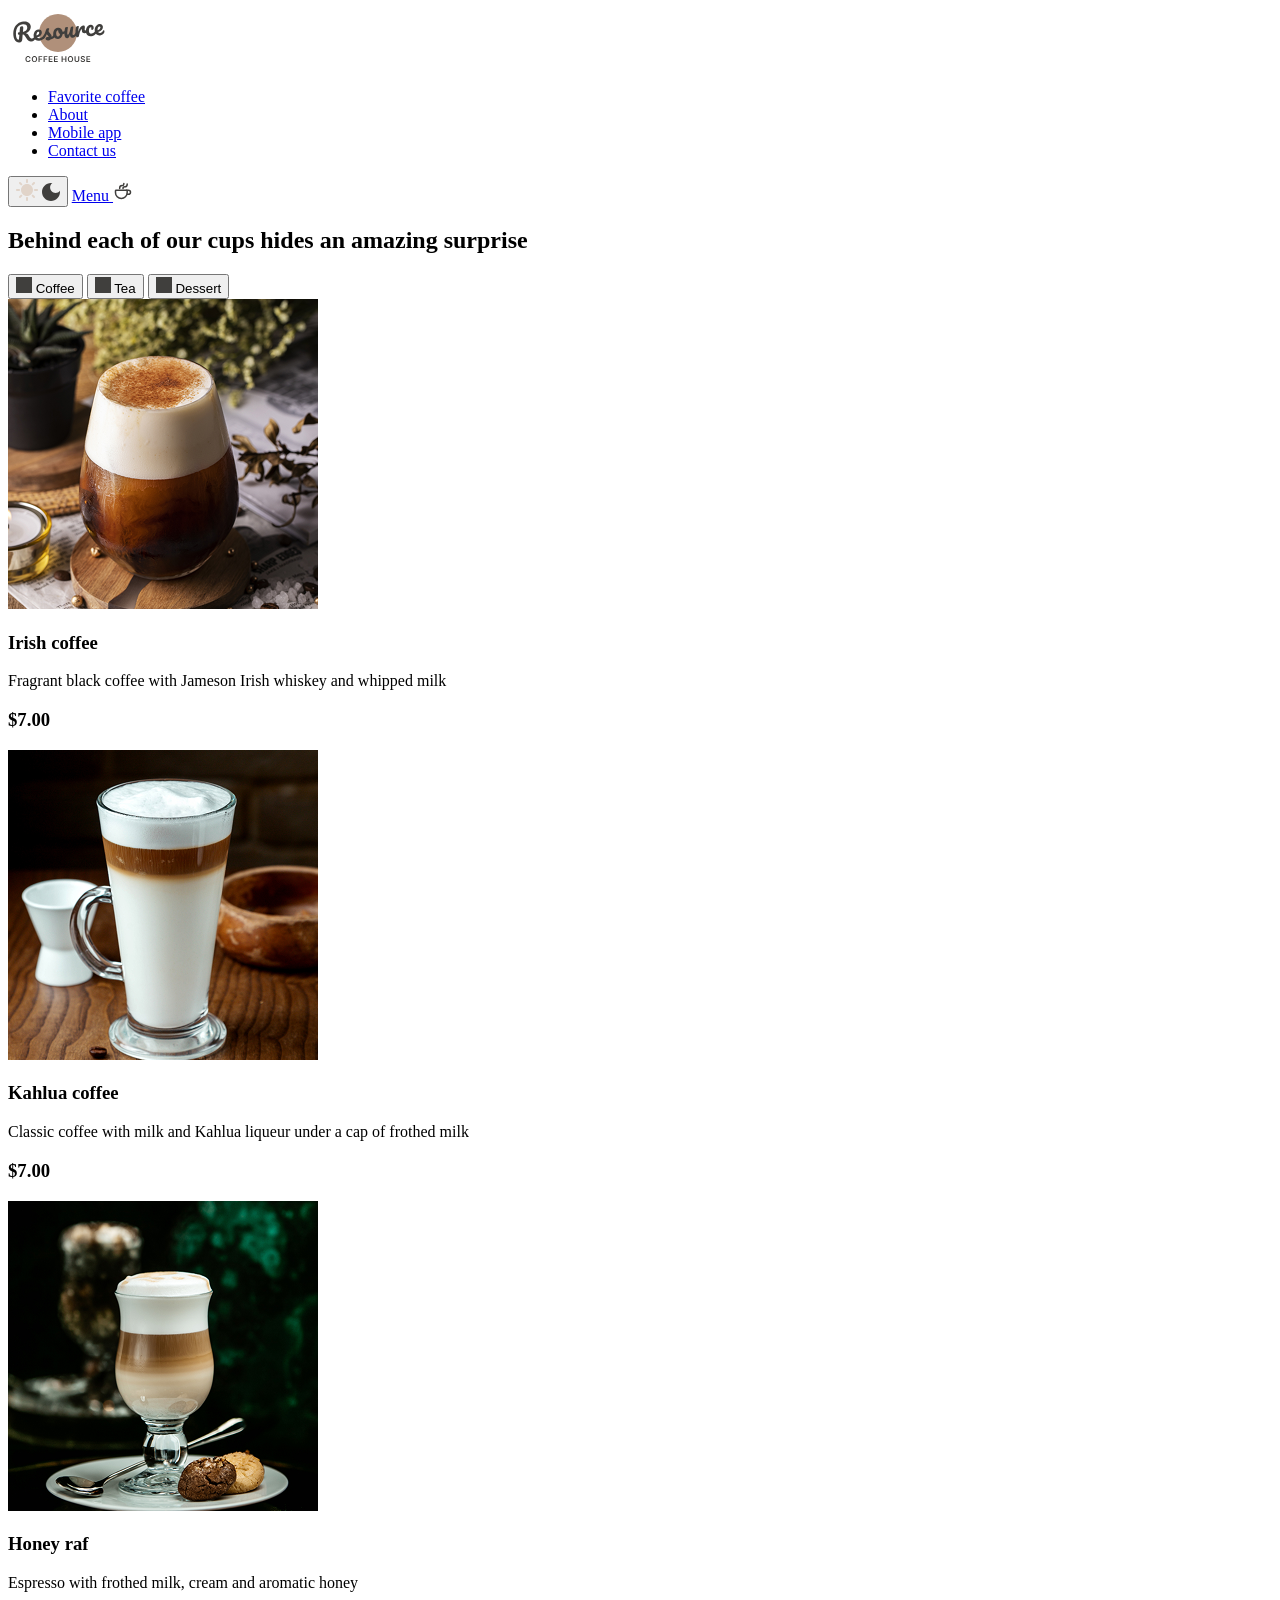
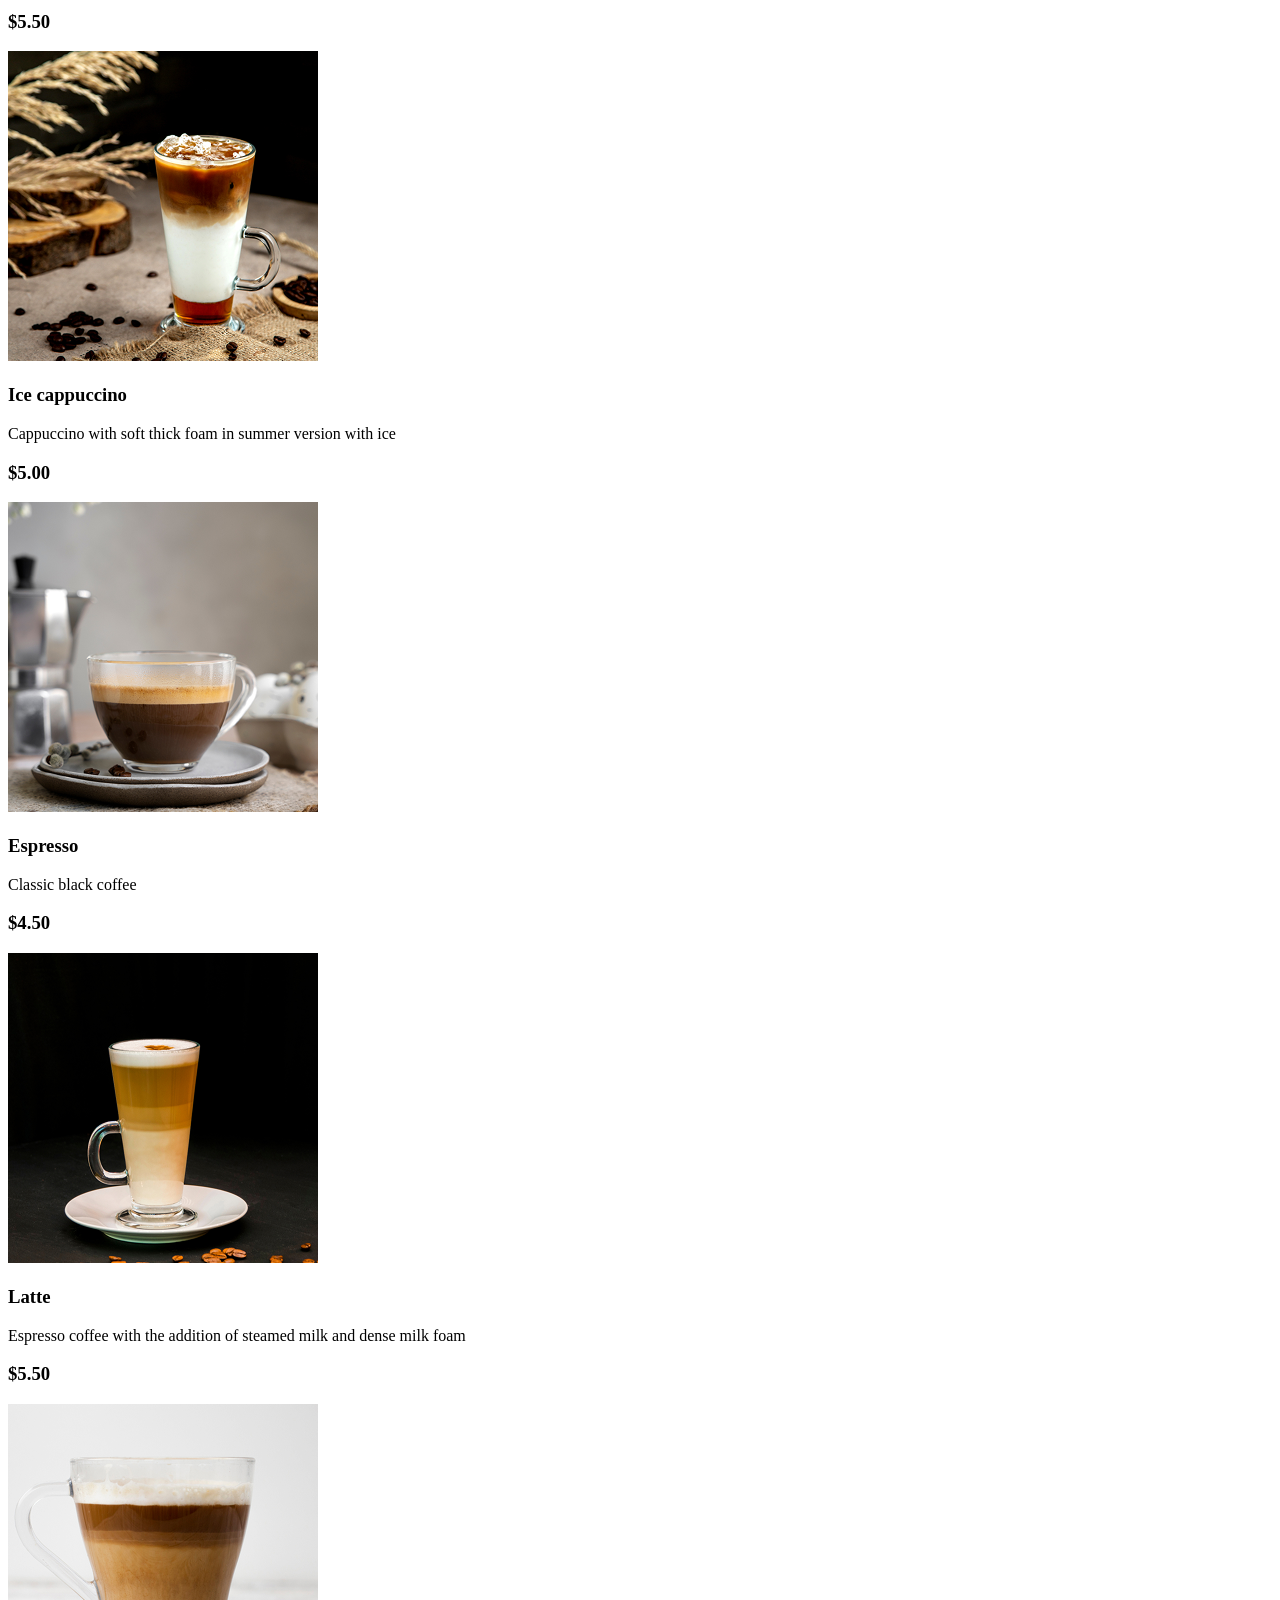
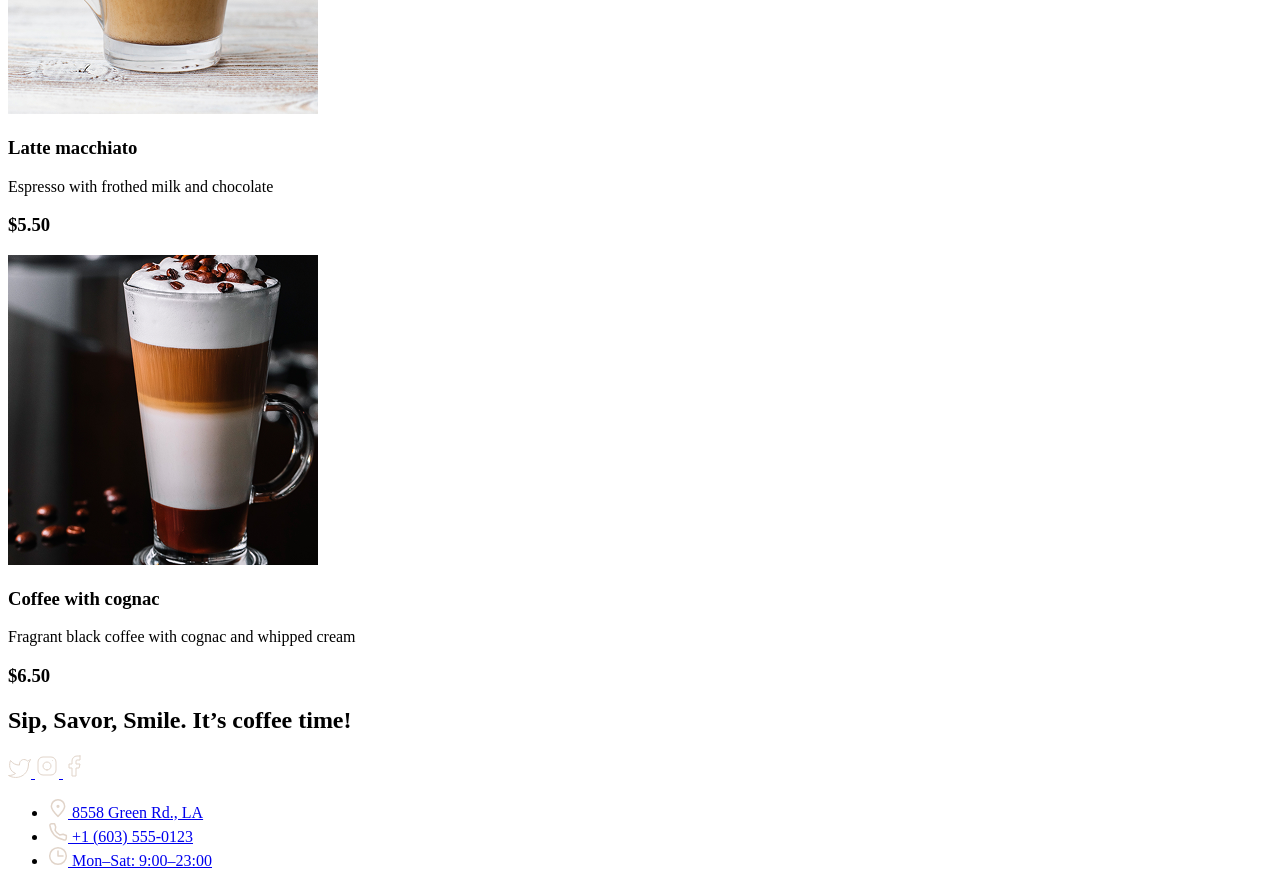
==== menu.html @ bc1d214e "Merge pull request #3 from ekat-code/landing-page feat: add menu HTML pages" ====
<!DOCTYPE html>
<html lang="en">
<head>
  <meta charset="UTF-8">
  <meta name="viewport" content="width=device-width, initial-scale=1.0">
  <link rel="stylesheet" href="./css/style.css">
  <title>Coffee House</title>
</head>
<body>
  <header class="header">
    <div class="logo">
      <a href="./index.html">
        <img src="./assets/svg/logo.svg" alt="logo">
      </a>
      </div>
      <nav class="nav">
        <ul class="nav__list">
          <li class="nav__item"><a href="#favorites" class="nav__link">Favorite coffee</a></li>
          <li class="nav__item"><a href="#about" class="nav__link">About</a></li>
          <li class="nav__item"><a href="#mobile-app" class="nav__link">Mobile app</a></li>
          <li class="nav__item"><a href="#contact-us" class="nav__link">Contact us</a></li>
        </ul>
      </nav>
      <div class="header-actions">
        <button class="theme-switch">
          <span class="theme-switch_light">
            <svg width="22" height="22" viewBox="0 0 22 22" fill="none" xmlns="http://www.w3.org/2000/svg">
              <path id="Sun" d="M10 3V1C10 0.45 10.45 0 11 0C11.55 0 12 0.45 12 1V3C12 3.55 11.55 4 11 4C10.45 4 10 3.55 10 3ZM17.36 6.05L18.77 4.63C19.16 4.24 19.16 3.61 18.77 3.22C18.38 2.83 17.75 2.83 17.36 3.22L15.95 4.64C15.56 5.03 15.56 5.66 15.95 6.05C16.34 6.44 16.97 6.44 17.36 6.05ZM21 10H19C18.45 10 18 10.45 18 11C18 11.55 18.45 12 19 12H21C21.55 12 22 11.55 22 11C22 10.45 21.55 10 21 10ZM11 18C10.45 18 10 18.45 10 19V21C10 21.55 10.45 22 11 22C11.55 22 12 21.55 12 21V19C12 18.45 11.55 18 11 18ZM4.64 6.05L3.22 4.64C2.83 4.25 2.83 3.61 3.22 3.23C3.61 2.85 4.25 2.84 4.63 3.23L6.04 4.64C6.43 5.03 6.43 5.67 6.04 6.05C5.65 6.43 5.02 6.44 4.64 6.05ZM15.95 15.95C15.56 16.34 15.56 16.98 15.95 17.36L17.36 18.77C17.75 19.16 18.39 19.16 18.77 18.77C19.16 18.38 19.16 17.74 18.77 17.36L17.36 15.95C16.98 15.56 16.34 15.56 15.95 15.95ZM1 12H3C3.55 12 4 11.55 4 11C4 10.45 3.55 10 3 10H1C0.45 10 0 10.45 0 11C0 11.55 0.45 12 1 12ZM4.64 18.78L6.05 17.37C6.44 16.98 6.44 16.34 6.05 15.96C5.66 15.58 5.02 15.57 4.64 15.96L3.23 17.37C2.84 17.76 2.84 18.4 3.23 18.78C3.61 19.17 4.25 19.17 4.64 18.78ZM11 5C7.69 5 5 7.69 5 11C5 14.31 7.69 17 11 17C14.31 17 17 14.31 17 11C17 7.69 14.31 5 11 5Z" fill="#E1D4C9"/>
            </svg>
          </span>

          <span class="theme-switch_dark">
            <svg width="18" height="18" viewBox="0 0 18 18" fill="none" xmlns="http://www.w3.org/2000/svg">
              <path d="M9 0C4.03 0 0 4.03 0 9C0 13.97 4.03 18 9 18C13.97 18 18 13.97 18 9C18 8.54 17.96 8.08 17.9 7.64C16.92 9.01 15.32 9.9 13.5 9.9C10.52 9.9 8.1 7.48 8.1 4.5C8.1 2.69 8.99 1.08 10.36 0.0999999C9.92 0.0399999 9.46 0 9 0Z" fill="#403F3D"/>
            </svg>
          </span>
        </button>
        <a href="./menu.html" class="link-menu">
          <span>Menu</span>
          <img src="./assets/svg/coffee-cup.svg" alt="coffee-cup">
        </a>
      </div>
    </header>

    <main class="main">
      <section class="menu">
        <h2 class="menu__title">Behind each of our cups hides an <span class="text_accent">amazing surprise</span></h2>
        <div class="menu__tab-buttons">
          <button class="tab-button">
            <svg width="16" height="16" viewBox="0 0 16 16" fill="none" xmlns="http://www.w3.org/2000/svg">
              <path d="M0 16H16V4.76837e-06H0V16Z" fill="#403F3D"/>
            </svg>
            <span class="tab-button__text">Coffee</span>
          </button>
          <button class="tab-button">
            <svg class="tab-button__icon" width="16" height="16" viewBox="0 0 16 16" fill="none" xmlns="http://www.w3.org/2000/svg">
              <path d="M0 16H16V4.76837e-06H0V16Z" fill="#403F3D"/>
            </svg>
            <span class="tab-button__text">Tea</span>
          </button>
          <button class="tab-button">
            <svg class="tab-button__icon" width="16" height="16" viewBox="0 0 16 16" fill="none" xmlns="http://www.w3.org/2000/svg">
              <path d="M0 16H16V4.76837e-06H0V16Z" fill="#403F3D"/>
            </svg>
            <span class="tab-button__text">Dessert</span>
          </button>
        </div>

        <div class="menu__list">
          <div class="menu__item">
            <div class="menu__item__image">
              <img src="./assets/menu/coffee-1.png" alt="Irish coffee">
            </div>
            <div class="menu__item__content">
              <h3 class="menu__item__title">Irish coffee</h3>
              <p class="menu__item__text">Fragrant black coffee with Jameson Irish whiskey and whipped milk</p>
              <h3 class="menu__item__price">$7.00</h3>
            </div>
          </div>

          <div class="menu__item">
            <div class="menu__item__image">
              <img src="./assets/menu/coffee-2.png" alt="Kahlua coffee">
            </div>
            <div class="menu__item__content">
              <h3 class="menu__item__title">Kahlua coffee</h3>
              <p class="menu__item__text">Classic coffee with milk and Kahlua liqueur under a cap of frothed milk</p>
              <h3 class="menu__item__price">$7.00</h3>
            </div>
          </div>

          <div class="menu__item">
            <div class="menu__item__image">
              <img src="./assets/menu/coffee-3.png" alt="Honey raf">
            </div>
            <div class="menu__item__content">
              <h3 class="menu__item__title">Honey raf</h3>
              <p class="menu__item__text">Espresso with frothed milk, cream and aromatic honey</p>
              <h3 class="menu__item__price">$5.50</h3>
            </div>
          </div>

          <div class="menu__item">
            <div class="menu__item__image">
              <img src="./assets/menu/coffee-4.png" alt="Ice cappuccino">
            </div>
            <div class="menu__item__content">
              <h3 class="menu__item__title">Ice cappuccino</h3>
              <p class="menu__item__text">Cappuccino with soft thick foam in summer version with ice</p>
              <h3 class="menu__item__price">$5.00</h3>
            </div>
          </div>

          <div class="menu__item">
            <div class="menu__item__image">
              <img src="./assets/menu/coffee-5.png" alt="Espresso">
            </div>
            <div class="menu__item__content">
              <h3 class="menu__item__title">Espresso</h3>
              <p class="menu__item__text">Classic black coffee</p>
              <h3 class="menu__item__price">$4.50</h3>
            </div>
          </div>

          <div class="menu__item">
            <div class="menu__item__image">
              <img src="./assets/menu/coffee-6.png" alt="Latte">
            </div>
            <div class="menu__item__content">
              <h3 class="menu__item__title">Latte</h3>
              <p class="menu__item__text">Espresso coffee with the addition of steamed milk and dense milk foam</p>
              <h3 class="menu__item__price">$5.50</h3>
            </div>
          </div>

          <div class="menu__item">
            <div class="menu__item__image">
              <img src="./assets/menu/coffee-7.png" alt="Latte macchiato">
            </div>
            <div class="menu__item__content">
              <h3 class="menu__item__title">Latte macchiato</h3>
              <p class="menu__item__text">Espresso with frothed milk and chocolate</p>
              <h3 class="menu__item__price">$5.50</h3>
            </div>
          </div>

          <div class="menu__item">
            <div class="menu__item__image">
              <img src="./assets/menu/coffee-8.png" alt="Coffee with cognac">
            </div>
            <div class="menu__item__content">
              <h3 class="menu__item__title">Coffee with cognac</h3>
              <p class="menu__item__text">Fragrant black coffee with cognac and whipped cream</p>
              <h3 class="menu__item__price">$6.50</h3>
            </div>
          </div>
        </div>
      </section>
    </main>

    <footer class="footer" id="contact-us">
      <div class="footer__social">
        <h2 class="footer__title">Sip, Savor, Smile. <span class="text_accent">It’s coffee time!</span></h2>
        <div class="footer__link-socials">
          <a href="#" class="footer__link-social twitter">
            <svg width="23" height="19" viewBox="0 0 23 19" fill="none" xmlns="http://www.w3.org/2000/svg">
              <path d="M22.5 0.510056C22.5 0.510056 20.4821 1.70217 19.36 2.04006C18.7577 1.34757 17.9573 0.856748 17.067 0.633982C16.1767 0.411216 15.2395 0.467251 14.3821 0.794509C13.5247 1.12177 12.7884 1.70446 12.273 2.46377C11.7575 3.22309 11.4877 4.12239 11.5 5.04006V6.04006C9.74263 6.08562 8.00127 5.69587 6.43101 4.9055C4.86074 4.11513 3.51032 2.94869 2.5 1.51006C2.5 1.51006 -1.5 10.5101 7.5 14.5101C5.44053 15.908 2.98716 16.609 0.5 16.5101C9.5 21.5101 20.5 16.5101 20.5 5.01006C20.4991 4.73151 20.4723 4.45365 20.42 4.18006C21.4406 3.17355 22.5 0.510056 22.5 0.510056Z" stroke="#E1D4C9" stroke-linecap="round" stroke-linejoin="round"/>
            </svg>
          </a>
          <a href="#" class="footer__link-social instagramm">
            <svg width="24" height="24" viewBox="0 0 24 24" fill="none" xmlns="http://www.w3.org/2000/svg">
              <path d="M12 16C14.2091 16 16 14.2091 16 12C16 9.79086 14.2091 8 12 8C9.79086 8 8 9.79086 8 12C8 14.2091 9.79086 16 12 16Z" stroke="#E1D4C9" stroke-linecap="round" stroke-linejoin="round"/>
              <path d="M3 16V8C3 5.23858 5.23858 3 8 3H16C18.7614 3 21 5.23858 21 8V16C21 18.7614 18.7614 21 16 21H8C5.23858 21 3 18.7614 3 16Z" stroke="#E1D4C9"/>
              <path d="M17.5 6.51L17.51 6.49889" stroke="#E1D4C9" stroke-linecap="round" stroke-linejoin="round"/>
            </svg>
          </a>
          <a href="#" class="footer__link-social facebook">
            <svg width="24" height="24" viewBox="0 0 24 24" fill="none" xmlns="http://www.w3.org/2000/svg">
              <path d="M17 2H14C12.6739 2 11.4021 2.52678 10.4645 3.46447C9.52678 4.40215 9 5.67392 9 7V10H6V14H9V22H13V14H16L17 10H13V7C13 6.73478 13.1054 6.48043 13.2929 6.29289C13.4804 6.10536 13.7348 6 14 6H17V2Z" stroke="#E1D4C9" stroke-linecap="round" stroke-linejoin="round"/>
            </svg>
          </a>
        </div>
      </div>
      <div class="footer__contacts">
        <ul class="contacts__list">
          <li class="contacts__item">
            <a href="contacts__link">
              <img src="./assets/svg/pin-alt.svg" alt="pin-alt">
              <span>8558 Green Rd.,  LA</span>
            </a>
          </li>
          <li class="contacts__item">
            <a href="contacts__link">
              <img src="./assets/svg/phone.svg" alt="phone">
              <span>+1 (603) 555-0123</span>
            </a>
          </li>
          <li class="contacts__item">
            <a href="contacts__link">
              <img src="./assets/svg/clock.svg" alt="clock">
              <span>Mon–Sat: 9:00–23:00</span>
            </a>
          </li>
        </ul>
      </div>
    </footer>
    <script type="module" src="./js/index.js"></script>
</body>
</html>
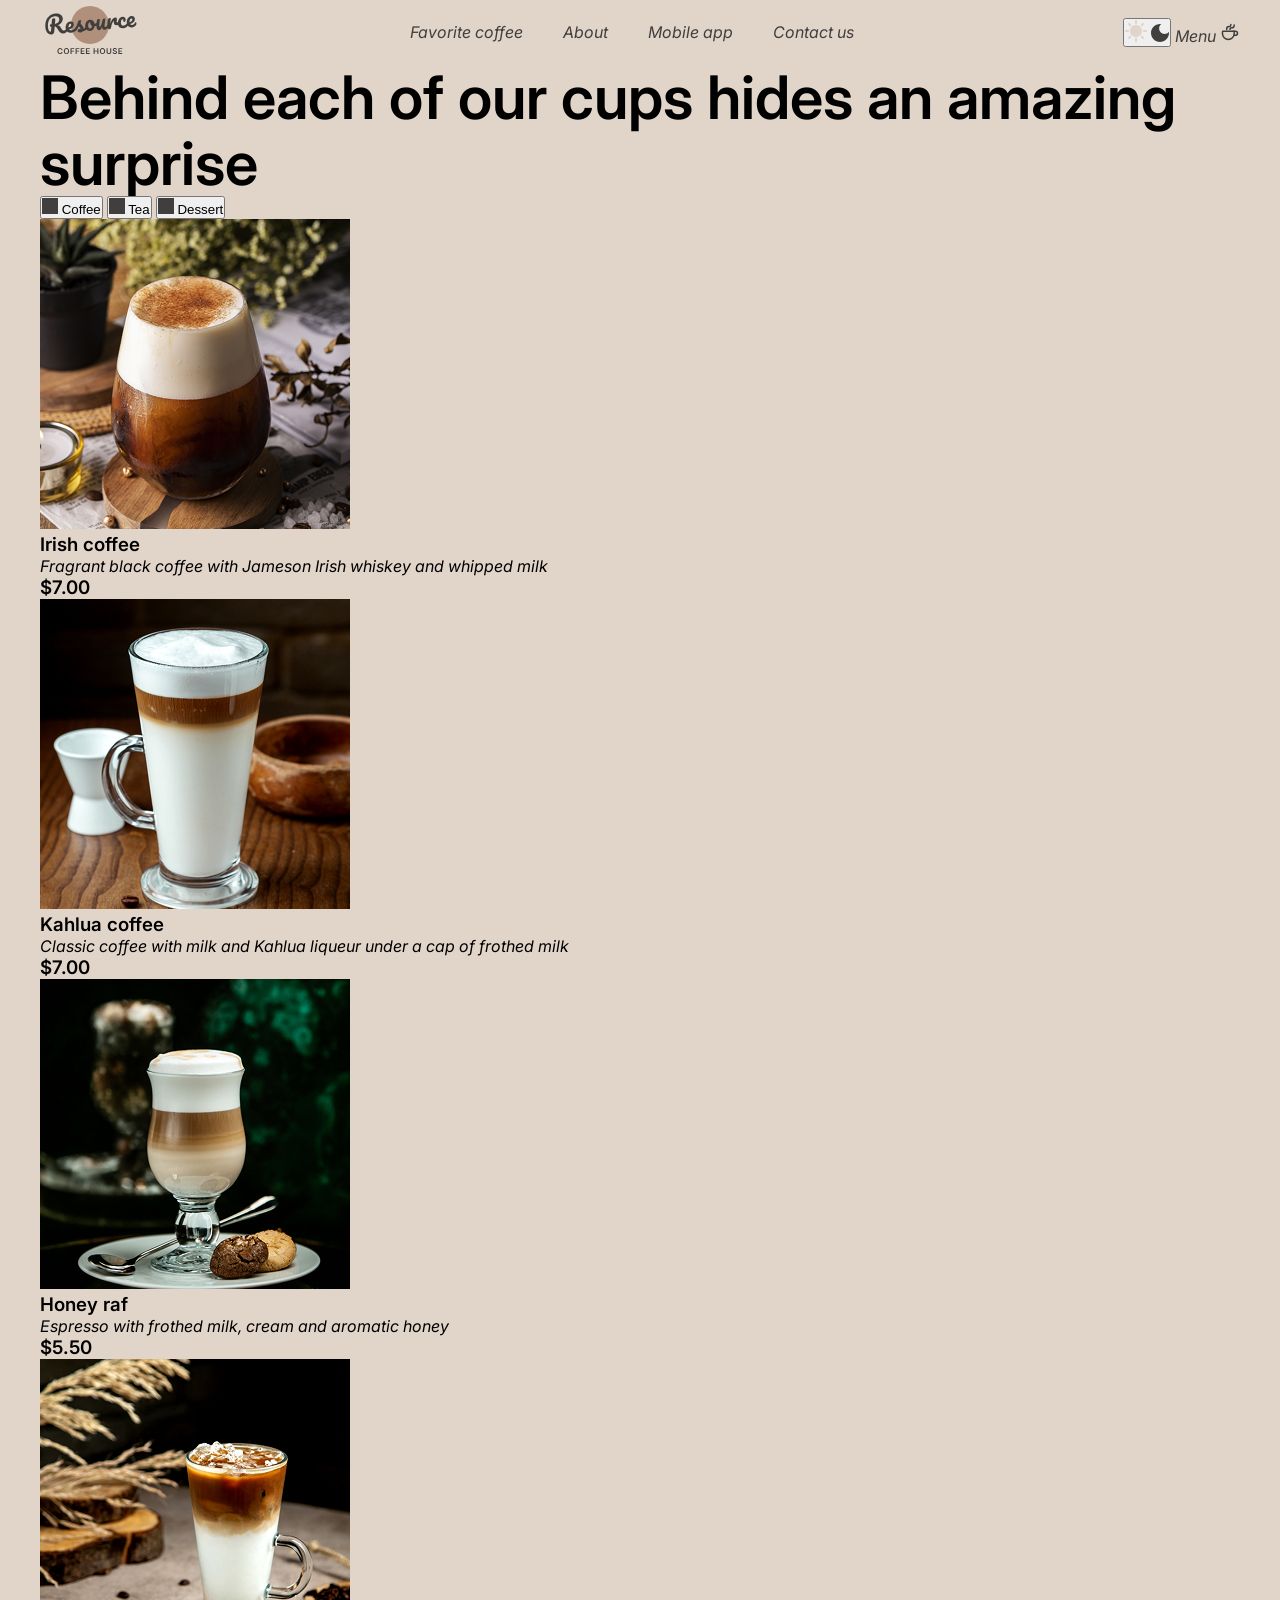
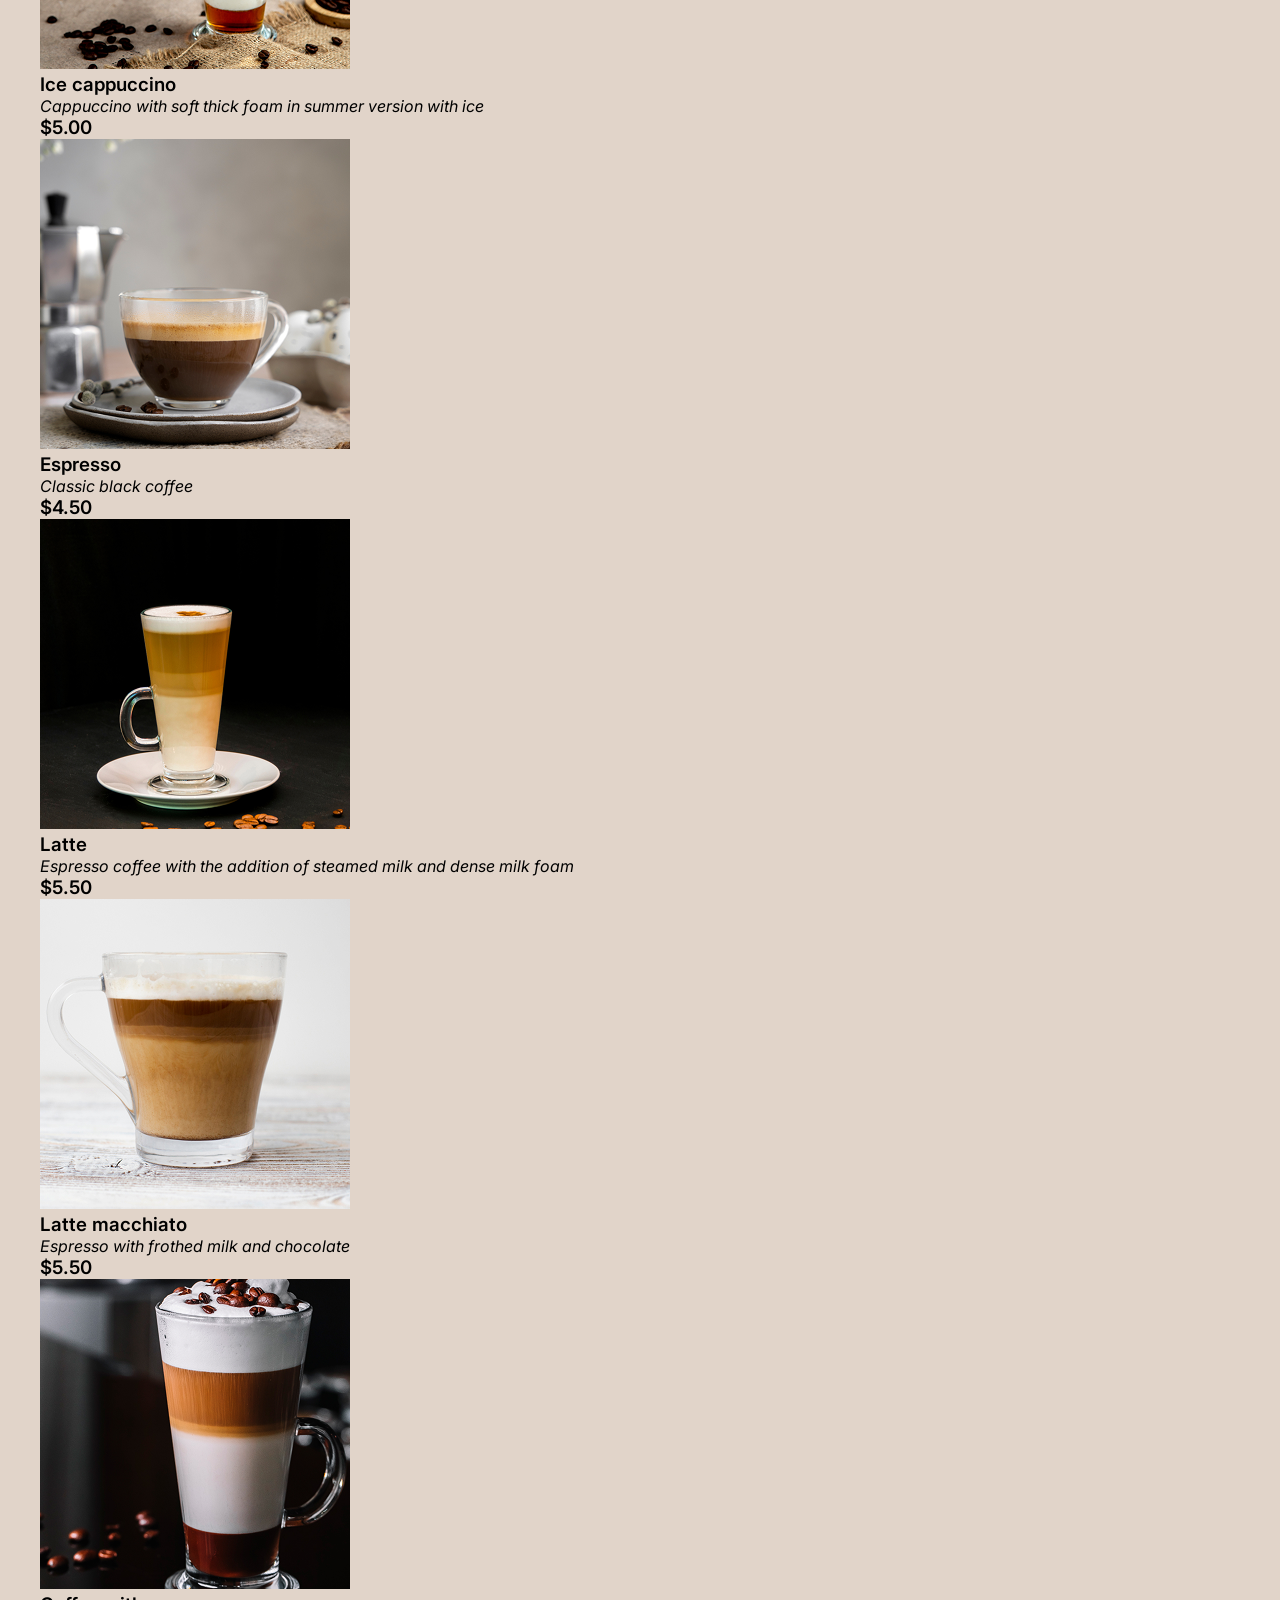
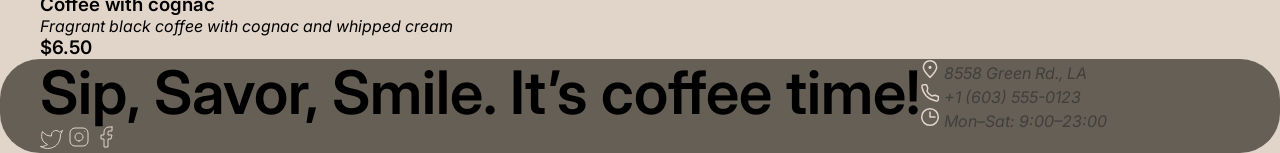
==== commit 1535616d: "feat: add favicon" ====
--- a/menu.html
+++ b/menu.html
@@ -4,10 +4,11 @@
   <meta charset="UTF-8">
   <meta name="viewport" content="width=device-width, initial-scale=1.0">
   <link rel="stylesheet" href="./css/style.css">
+  <link rel="shortcut icon" href="./assets/favicon.ico" type="image/x-icon">
   <title>Coffee House</title>
 </head>
 <body>
-  <header class="header">
+  <header class="header container">
     <div class="logo">
       <a href="./index.html">
         <img src="./assets/svg/logo.svg" alt="logo">
@@ -43,7 +44,7 @@
     </header>
 
     <main class="main">
-      <section class="menu">
+      <section class="menu container">
         <h2 class="menu__title">Behind each of our cups hides an <span class="text_accent">amazing surprise</span></h2>
         <div class="menu__tab-buttons">
           <button class="tab-button">
@@ -158,7 +159,7 @@
       </section>
     </main>
 
-    <footer class="footer" id="contact-us">
+    <footer class="footer container" id="contact-us">
       <div class="footer__social">
         <h2 class="footer__title">Sip, Savor, Smile. <span class="text_accent">It’s coffee time!</span></h2>
         <div class="footer__link-socials">
--- a/css/style.css
+++ b/css/style.css
@@ -0,0 +1,139 @@
+@font-face {
+  font-family: 'Inter';
+  src:
+    local('Inter Regular'),
+    url('../assets/font/Inter-Italic-VariableFont_opsz\,wght.ttf') format('woff2');
+  font-weight: 400;
+  font-style: normal;
+  font-display: swap;
+}
+
+@font-face {
+  font-family: 'Inter';
+  src:
+    local('Inter SemiBold'),
+    url('../assets/font/Inter-VariableFont_opsz\,wght.ttf') format('woff2');
+  font-weight: 600;
+  font-style: normal;
+  font-display: swap;
+}
+
+/* colors */
+:root {
+  --color-bg: #e1d4c9;
+  --color-bg-dark: #665f55;
+  --color-accent: #b0907a;
+  --color-text-dark: #403f3d;
+  --color-1: #c1b6ad;
+  --color-2: #292826;
+}
+
+/* base */
+* {
+  box-sizing: border-box;
+  margin: 0;
+  padding: 0;
+}
+
+html {
+  font-size: 16px;
+}
+
+body {
+  margin: 0;
+  font-family: Inter, sans-serif;
+  min-height: 100vh;
+  background: var(--color-bg);
+}
+
+a {
+  text-decoration: none;
+  color: var(--color-text-dark);
+}
+
+li {
+  list-style: none;
+}
+
+h1 {
+  font-size: 4.5rem;
+  font-weight: 600;
+  line-height: 1.1;
+}
+
+h2 {
+  font-size: 3.75rem;
+  font-weight: 600;
+  line-height: 1.1;
+}
+
+.text-accent {
+  font-style: italic;
+  color: var(--color-accent);
+}
+
+.medium {
+  font-size: 1rem;
+  font-weight: 400;
+  line-height: 1.5;
+}
+
+.container {
+  padding: 0 2.5rem;
+}
+
+.slider__btn {
+  width: 3.75em;
+  height: 3.75em;
+  border-radius: 6.25rem;
+  background: var(--color-bg);
+  border: 1px solid var(--color-bg-dark);
+  color: var(--color-bg-dark);
+}
+
+/* header */
+.header {
+  display: flex;
+  justify-content: space-between;
+  align-items: center;
+}
+
+.nav__list {
+  display: flex;
+  justify-content: center;
+  gap: 2.5rem;
+}
+
+/* enjoy */
+.enjoy__video {
+  width: 100%;
+  object-fit: cover;
+  border-radius: 2.5rem;
+}
+
+/* favorites */
+.slider {
+  display: flex;
+  justify-content: space-between;
+  align-items: center;
+}
+
+/* about */
+.about__container-images {
+  display: grid;
+  grid-template-columns: 1fr 1fr;
+  gap: 2.5rem;
+}
+
+/* mobile-app */
+.mobile-app {
+  display: flex;
+  align-items: center;
+}
+
+/* footer */
+.footer {
+  display: flex;
+  border-radius: 2.5rem;
+  background: var(--color-bg-dark);
+}
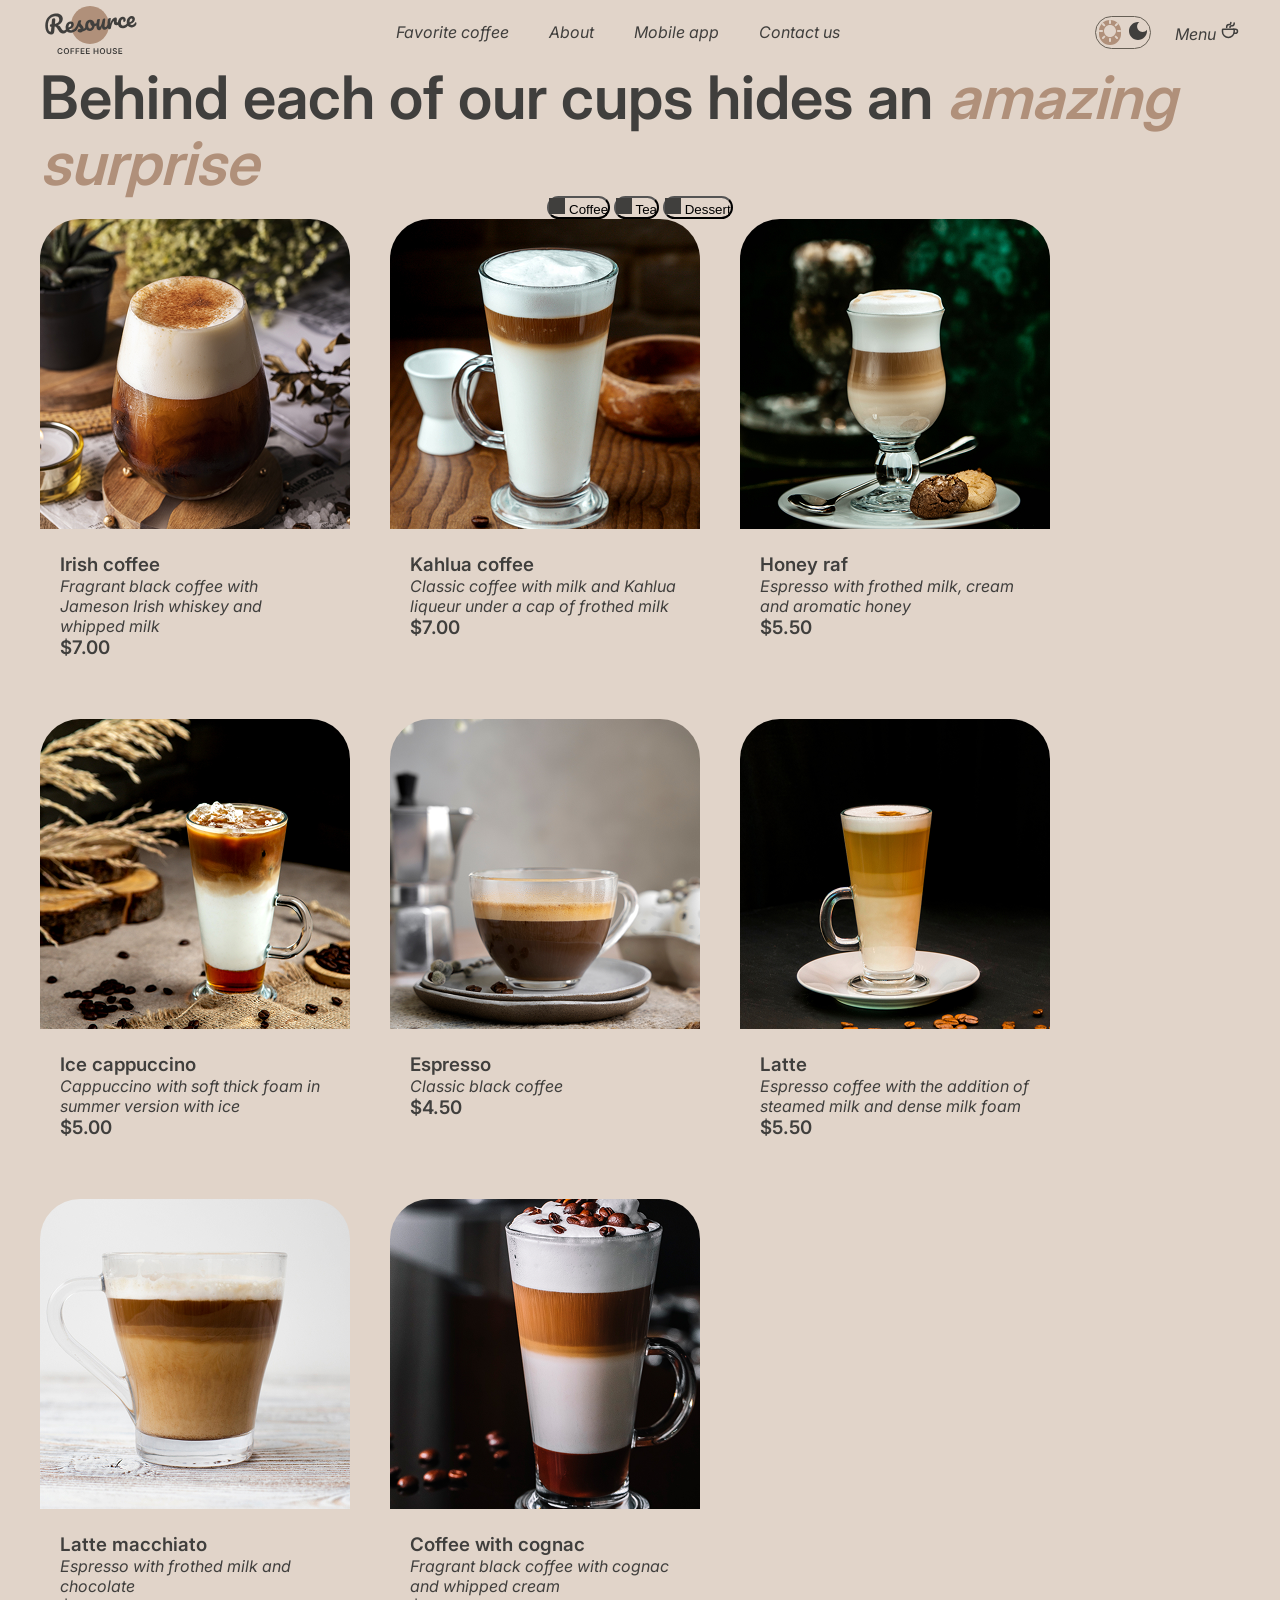
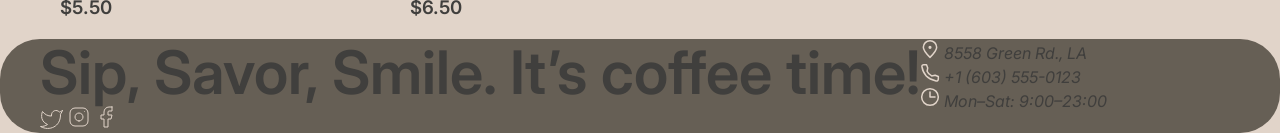
==== commit fbbf12b8: "Merge pull request #6 from ekat-code/landing-page feat: add styles and class names for the buttons" ====
--- a/menu.html
+++ b/menu.html
@@ -16,9 +16,9 @@
       </div>
       <nav class="nav">
         <ul class="nav__list">
-          <li class="nav__item"><a href="#favorites" class="nav__link">Favorite coffee</a></li>
-          <li class="nav__item"><a href="#about" class="nav__link">About</a></li>
-          <li class="nav__item"><a href="#mobile-app" class="nav__link">Mobile app</a></li>
+          <li class="nav__item"><a href="./index.html#favorites" class="nav__link">Favorite coffee</a></li>
+          <li class="nav__item"><a href="./index.html#about" class="nav__link">About</a></li>
+          <li class="nav__item"><a href="./index.html#mobile-app" class="nav__link">Mobile app</a></li>
           <li class="nav__item"><a href="#contact-us" class="nav__link">Contact us</a></li>
         </ul>
       </nav>
@@ -45,7 +45,7 @@
 
     <main class="main">
       <section class="menu container">
-        <h2 class="menu__title">Behind each of our cups hides an <span class="text_accent">amazing surprise</span></h2>
+        <h2 class="menu__title">Behind each of our cups hides an <span class="text-accent">amazing surprise</span></h2>
         <div class="menu__tab-buttons">
           <button class="tab-button">
             <svg width="16" height="16" viewBox="0 0 16 16" fill="none" xmlns="http://www.w3.org/2000/svg">
--- a/css/style.css
+++ b/css/style.css
@@ -28,6 +28,15 @@
   --color-2: #292826;
 }
 
+[data-theme='dark'] {
+  --color-bg: #292826;
+  --color-bg-dark: #403f3d;
+  --color-accent: #d4bba0;
+  --color-text-dark: #e1d4c9;
+  --color-1: #403f3d;
+  --color-2: #e1d4c9;
+}
+
 /* base */
 * {
   box-sizing: border-box;
@@ -37,13 +46,15 @@
 
 html {
   font-size: 16px;
+  scroll-behavior: smooth;
 }
 
 body {
-  margin: 0;
   font-family: Inter, sans-serif;
   min-height: 100vh;
-  background: var(--color-bg);
+  color: var(--color-text-dark);
+  background: var(--color-bg);
+  transition: 0.3s;
 }
 
 a {
@@ -79,6 +90,8 @@
 }
 
 .container {
+  max-width: 1440px;
+  margin: 0 auto;
   padding: 0 2.5rem;
 }
 
@@ -102,6 +115,29 @@
   display: flex;
   justify-content: center;
   gap: 2.5rem;
+}
+
+.header-actions {
+  display: flex;
+  align-items: center;
+  gap: 1.5rem;
+}
+
+.theme-switch {
+  display: flex;
+  align-items: center;
+  gap: 0.5rem;
+  padding: 0.1875rem;
+  background: var(--color-bg);
+  border: 1px solid var(--color-bg-dark);
+  border-radius: 6.25rem;
+  cursor: pointer;
+  transition: all 0.3s;
+}
+
+.theme-switch_light {
+  background: var(--color-accent);
+  border-radius: 6.25rem;
 }
 
 /* enjoy */
@@ -131,6 +167,31 @@
   align-items: center;
 }
 
+/* menu */
+.menu__tab-buttons {
+  text-align: center;
+}
+
+.tab-button {
+  background: var(--color-bg);
+  border-radius: 6.25rem;
+}
+
+.menu__list {
+  display: grid;
+  grid-template-columns: repeat(auto-fill, 19.375rem);
+  gap: 2.5rem;
+}
+
+.menu__item {
+  overflow: hidden;
+  border-radius: 2.5rem;
+}
+
+.menu__item__content {
+  padding: 1.25rem;
+}
+
 /* footer */
 .footer {
   display: flex;
